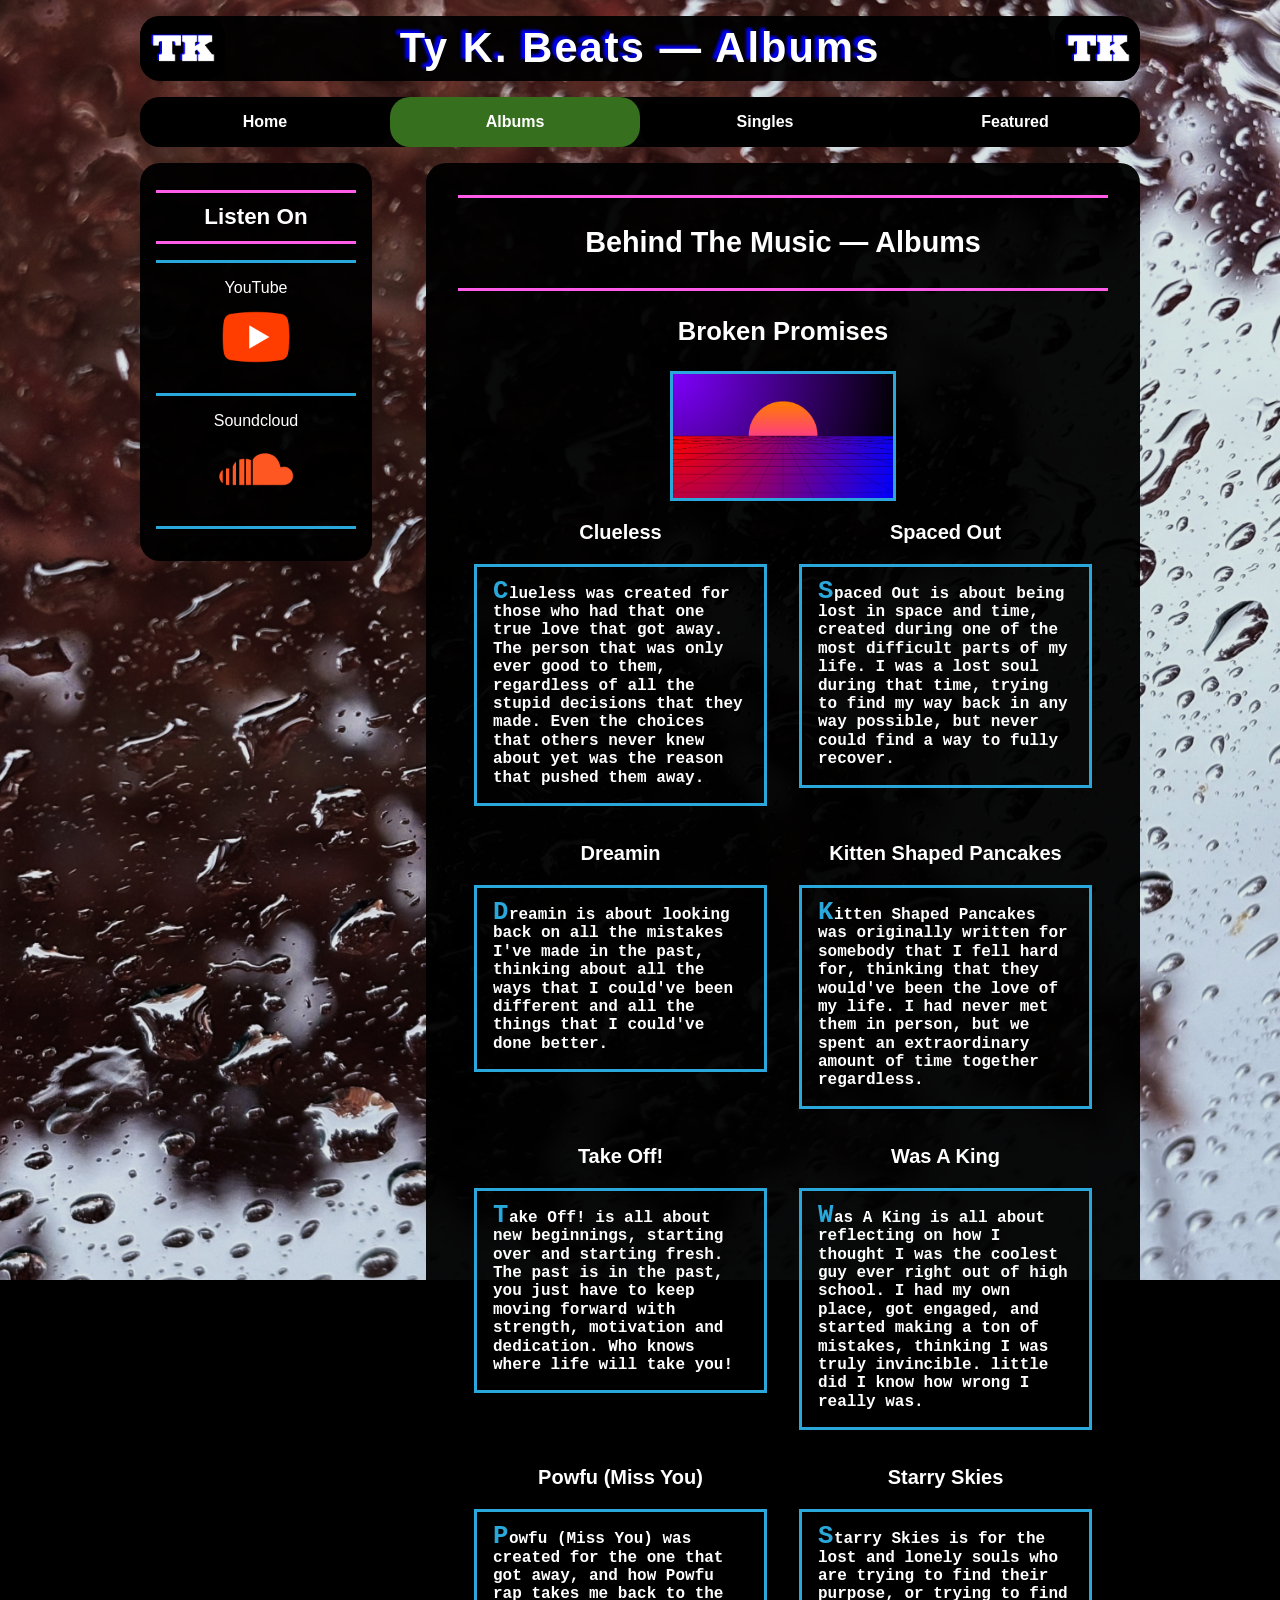
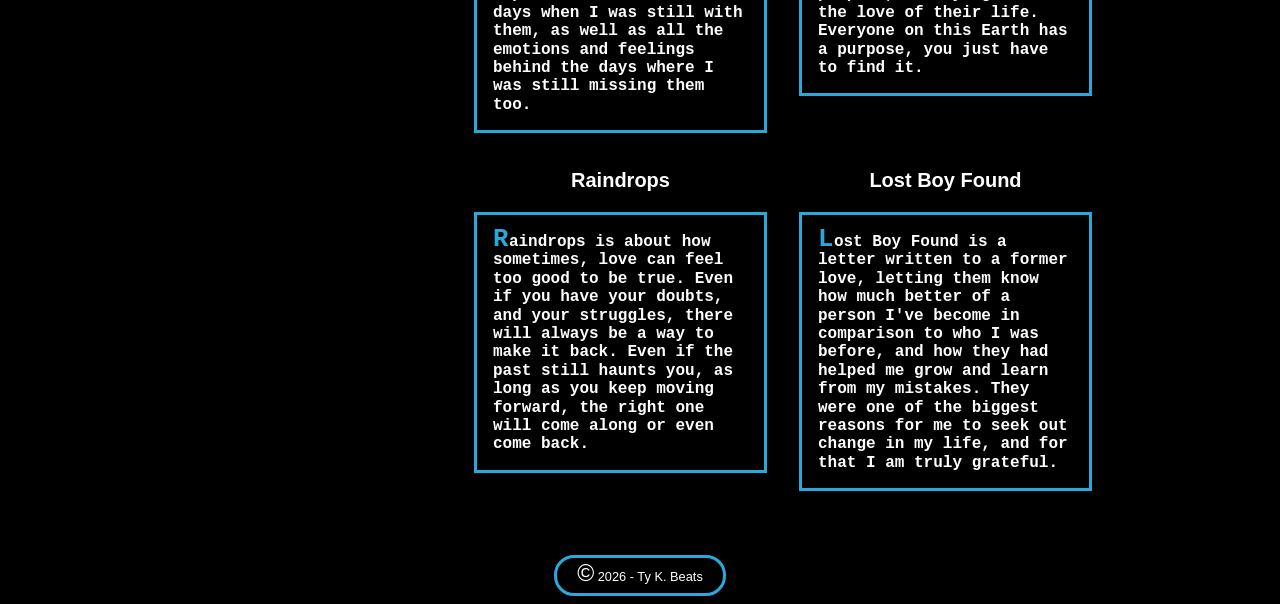
==== albums.html @ d0015843 "Initial commit via Netlify [skip ci]" ====
<!DOCTYPE html>
<html lang="en">
	<head>
		<!--
			Filename:			albums.html
			Supporting Files:	normalize.css
								main.css
			Author:				Tyson Koopman-Baker
			Date:				11/16/2025
		-->
		<title>Ty K. Beats &mdash; Albums</title>
		<meta charset="utf-8">
		<meta name="description" content="Explore the albums of Ty K. Beats, including Broken Promises. Read the stories behind every track.">
		<meta name="viewport" content="width=device-width, initial-scale=1.0">
		<link rel="shortcut icon" href="images/favicon.ico">
		<link rel="stylesheet" href="styles/normalize.css">
		<link rel="stylesheet" href="styles/main.css">
	</head>
	<body>
		<img id="logo_left" src="images/logo.jpg" alt="TK Logo"><img id="logo_right" src="images/logo.jpg" alt="TK Logo">
		<header>
			<h1>Ty K. Beats &mdash; Albums</h1>
		</header>
		<nav>
			<ul>
				<li><a href="index.html" title="Welcome to the Home Page!">Home</a></li>
				<li id="current"><a href="albums.html" title="Welcome to the Albums Page!" aria-current="page">Albums</a></li>
				<li><a href="singles.html" title="Welcome to the Singles Page!">Singles</a></li>
				<li><a href="featured.html" title="Welcome to the Featured Page!">Featured</a></li>
			</ul>
		</nav>
		<main id="music">
			<h2>Behind The Music &mdash; Albums</h2>
			<h3>Broken Promises</h3>
			<img src="images/bp_album_cover.jpg" alt="Broken Promises Album Cover">
			<section>
				<article>
					<h4>Clueless</h4>
					<p>Clueless was created for those who had that one true love that got away. The person that was only ever good to them, regardless of all the stupid decisions that they made. Even the choices that others never knew about yet was the reason that pushed them away.</p>
				</article>
				<article>
					<h4>Spaced Out</h4>
					<p>Spaced Out is about being lost in space and time, created during one of the most difficult parts of my life. I was a lost soul during that time, trying to find my way back in any way possible, but never could find a way to fully recover.</p>
				</article>
			</section>
			<section>
				<article>
					<h4>Dreamin</h4>
					<p>Dreamin is about looking back on all the mistakes I've made in the past, thinking about all the ways that I could've been different and all the things that I could've done better.</p>
				</article>
				<article>
					<h4>Kitten Shaped Pancakes</h4>
					<p>Kitten Shaped Pancakes was originally written for somebody that I fell hard for, thinking that they would've been the love of my life. I had never met them in person, but we spent an extraordinary amount of time together regardless.</p>
				</article>
			</section>
			<section>
				<article>
					<h4>Take Off!</h4>
					<p>Take Off! is all about new beginnings, starting over and starting fresh. The past is in the past, you just have to keep moving forward with strength, motivation and dedication. Who knows where life will take you!</p>
				</article>
				<article>
					<h4>Was A King</h4>
					<p>Was A King is all about reflecting on how I thought I was the coolest guy ever right out of high school. I had my own place, got engaged, and started making a ton of mistakes, thinking I was truly invincible. little did I know how wrong I really was.</p>
				</article>
			</section>
			<section>
				<article>
					<h4>Powfu (Miss You)</h4>
					<p>Powfu (Miss You) was created for the one that got away, and how Powfu rap takes me back to the days when I was still with them, as well as all the emotions and feelings behind the days where I was still missing them too.</p>
				</article>
				<article>
					<h4>Starry Skies</h4>
					<p>Starry Skies is for the lost and lonely souls who are trying to find their purpose, or trying to find the love of their life. Everyone on this Earth has a purpose, you just have to find it.</p>
				</article>
			</section>
			<section>
				<article>
					<h4>Raindrops</h4>
					<p>Raindrops is about how sometimes, love can feel too good to be true. Even if you have your doubts, and your struggles, there will always be a way to make it back. Even if the past still haunts you, as long as you keep moving forward, the right one will come along or even come back.</p>
				</article>
				<article>
					<h4>Lost Boy Found</h4>
					<p>Lost Boy Found is a letter written to a former love, letting them know how much better of a person I've become in comparison to who I was before, and how they had helped me grow and learn from my mistakes. They were one of the biggest reasons for me to seek out change in my life, and for that I am truly grateful.</p>
				</article>
			</section>
		</main>
		<aside>
			<h2>Listen On</h2>
			<ul>
				<li>YouTube<a href="https://www.youtube.com/@TyKBeats" title="Ty K. Beats on YouTube!"><img src="images/youtube_icon.png" alt="Ty K. Beats on YouTube!"></a></li>
				<li>Soundcloud<a href="https://soundcloud.com/tykbeats" title="Ty K. Beats on Soundcloud!"><img src="images/soundcloud_icon.png" alt="Ty K. Beats on Soundcloud!"></a></li>
			</ul>
		</aside>
		<footer>
			<p>&copy; 2026 - Ty K. Beats</p>
		</footer>
	</body>
</html>
---- styles/main.css ----
/*
		Ty K. Beats Home Page Stylesheet ( Final Term Project )
		Filename:			main.css
		Supporting Files:	index.html
							music.html
		Author:				Tyson Koopman-Baker
		Date:				11/16/2025
	*/
/* custom property */
:root {
	--global-color-white: #ffffff;
	--global-color-black: #000000;
	--global-color-sky-blue: #2aa8db;
	--global-color-blue: #0000FE;
	--global-color-pink: #ff5ce9;
	--global-color-tomato: #fe6139;
	--global-color-green: #36701e;
}
* {
	margin: 0;
	padding: 0;
}
html {
	background: var(--global-color-black) url("../images/tree.jpeg") no-repeat;
	background-attachment: fixed;
	background-size: 100%;
}
body {
	width: 90%;
	max-width: 1000px;
	margin: auto;
	font-family: Arial, Helvetica, sans-serif;
    font-size: 100%;
	color: var(--global-color-white);
	position: relative;
}
/* General anchor pseudo-classes */

a:link, a:visited {
	text-decoration: none;
	color: var(--global-color-white);
}
a:focus, a:hover {
	font-style: italic;
	font-size: 100%;
	color: var(--global-color-sky-blue);
}
/* Plain element selectors*/
h2, h3, h4 {
	text-align: center;
}
p {
	line-height: 115%;
}
p:first-letter {
	font-size: 180%;
}
img#logo_left {
	height: 4em;
	position: absolute;
	top: 0;
	left: 0;
	border-radius: 20px;
}
img#logo_right {
	height: 4em;
	position: absolute;
	top: 0;
	right: 0;
	border-radius: 20px;
}
/* Header elements */
header, nav, main, aside, footer {
	background-color: rgba(0, 0, 0, .955);
	border-radius: 20px;
}
header {
	margin: 1em 0;
}
header h1 {
	text-align: center;
	font-size: 260%;
	text-shadow: -4px -3px 3px var(--global-color-blue);
	letter-spacing: .05em;
	padding: .2em 0;
	margin: 0;
}
/* Nav bar elements */
nav {
	display: flow-root;
}
nav ul {
	list-style-type: none;
}
nav ul li {
	background-color: var(--global-color-black);
	border-radius: 20px;
	width: 25%;
	text-align: center;
	float: left;
	padding: 1em 0;
	font-weight: bold;
}
nav ul li#current {
	background-color: var(--global-color-green);
	border-radius: 20px;
}
/* Main elements */
main {
	width: 65%;
	float: left;
	margin: 1em 0;
	padding: 2em;
}
main h2 {
	padding: 1em 0;
	border-top: 3px solid var(--global-color-pink);
	border-bottom: 3px solid var(--global-color-pink);
	font-size: 180%;
}
main h3 {
	margin: 1em 0;
	font-size: 160%;
}
main img {
	float: left;
	display: block;
	margin: 0 1em 0 0;
	width: 60%;
	max-width: 220px;
	border: 3px solid var(--global-color-sky-blue);
}
main p {
	border-left: 3px solid var(--global-color-sky-blue);
	border-right: 3px solid var(--global-color-sky-blue);
	padding: .5em 1em;
	font-family: Courier New, Courier, monospace;
	font-weight: bold;
}
main p:first-letter {
	font-weight: bold;
	color: var(--global-color-sky-blue);
	letter-spacing: .02em;
}
main p:first-of-type {
	padding-top: 1em;
	border-top: 3px solid var(--global-color-sky-blue);
}
main p:last-of-type {
	padding-bottom: 1em;
	margin-bottom: 1em;
	border-bottom: 3px solid var(--global-color-sky-blue);
}
main h4 {
	margin: 1em;
	font-size: 125%;
}
main section {
	display: flex;
	justify-content: space-between;
}
main section article {
	 width: 50%
}
main iframe {
	display: block;
	margin: 1em auto;
	width: 60%;
	height: 8em;
	border: 3px solid var(--global-color-sky-blue);
}
main iframe#youtube {
	height: 12em;
}
main~aside ul {
	text-align: center;
	list-style-type: none;
	margin: 1em 0;
	position: relative;
}
main~aside ul li {
	padding: 1em 0;
	border-bottom: 3px solid var(--global-color-sky-blue);
}
main~aside ul li:first-of-type {
	border-top: 3px solid var(--global-color-sky-blue);
}
main~aside ul li img {
	margin: 0 auto;
	width: 40%;
	border: none;
}
/* Aside elements */
aside {
	float: right;
	width: 20%;
	padding: 1em;
	margin-top: 1em;
	position: sticky;
	top: 0;
}
aside h2 {
	font-size: 140%;
	margin: .5em 0;
	padding: .5em 0;
	border-top: 3px solid var(--global-color-pink);
	border-bottom: 3px solid var(--global-color-pink);
}
aside h3 {
	font-size: 120%;
	margin: .5em 0;
	padding: .5em 0;
}
aside img {
	display: block;
	margin: 1em auto;
	width: 60%;
	max-width: 250px;
	border: 3px solid var(--global-color-sky-blue);
}
/* Music page main and aside elements */
main#music {
	float: right;
}
main#music img {
	border: 3px solid var(--global-color-sky-blue);
	float: none;
	margin: auto;
}
main#music section article img {
	margin: 1.5em auto;
}
main#music p {
	margin: 1em;
}
main#music p:first-letter {
	font-size: 160%;
}
main#music~aside {
	float: left;
}
main#music~aside h3 {
	margin: 0;
	padding: 1em 0;
	border-top: 3px solid var(--global-color-sky-blue);
}
main#music~aside h3:last-of-type {
	margin-bottom: .5em;
	border-bottom: 3px solid var(--global-color-sky-blue);
}
/* Footer elements */
footer {
	clear: both;
	margin: .5em auto;
	width: 15%;
	padding: .5em;
	border: 3px solid var(--global-color-sky-blue);
}
footer p {
	text-align: center;
	font-size: 80%;
}
/* Media queries */
@media only screen and (max-width: 930px) {
	footer { width: 20%; }
	main h4 { 	font-size: 110%; }
}
@media only screen and (max-width: 720px) {
	body, header, nav { font-size: 95%; }
	img#logo_left, img#logo_right { height: 3.75em; }
	main { float: none; width: 90%; padding: 5%}
	main h4 { 	font-size: 130%; }
	main img { width: 40%;}
	main section { display: block; }
	main section article { width: 100%; }
	main section article iframe { width: 60%; height: 12em; }
	aside { float: none; width: 90%; padding: 5%; position: static; display: flow-root; }
	aside div { width: 45%; margin: 0 2.5%; float: left; }
	main#music section { width: 80%; margin: auto; }
	main#music~aside ul, main#about~aside ul { width: 100%; margin: 0 auto; display: flow-root; }
	main#music~aside ul li, main#about~aside ul li { width: 50%; float: left; border: none; }
	main#music~aside ul li:first-of-type, main#about~aside ul li:first-of-type { border: none; }main#music~aside ul { width: 100%; margin: 0 auto; display: flow-root; }
}
@media only screen and (max-width: 670px) {
	footer { width: 25%; }
}
@media only screen and (max-width: 650px) {
	body, header, nav { font-size: 90%; }
	img#logo_left, img#logo_right { height: 3.55em; }
	main section article iframe { height: 11em; }
}
@media only screen and (max-width: 570px) {
	body, header, nav { font-size: 85%; }
	img#logo_left, img#logo_right { height: 3.5em; }
}
@media only screen and (max-width: 520px) {
	body, header, nav { font-size: 80%; }
	img#logo_left, img#logo_right { height: 3.3em; }
	main section article iframe { height: 10em; }
}
@media only screen and (max-width: 460px) {
	body, header, nav { font-size: 75%; }
	img#logo_left, img#logo_right { height: 3em; }
	main section article iframe { width: 75%; height: 11em; }
}
@media only screen and (max-width: 420px) {
	footer { width: 30%; }
}
@media only screen and (max-width: 400px) {
	body, header, nav { font-size: 70%; }
	img#logo_left, img#logo_right { height: 2.75em; }
	main section article iframe { width: 85%; height: 11em; }
}
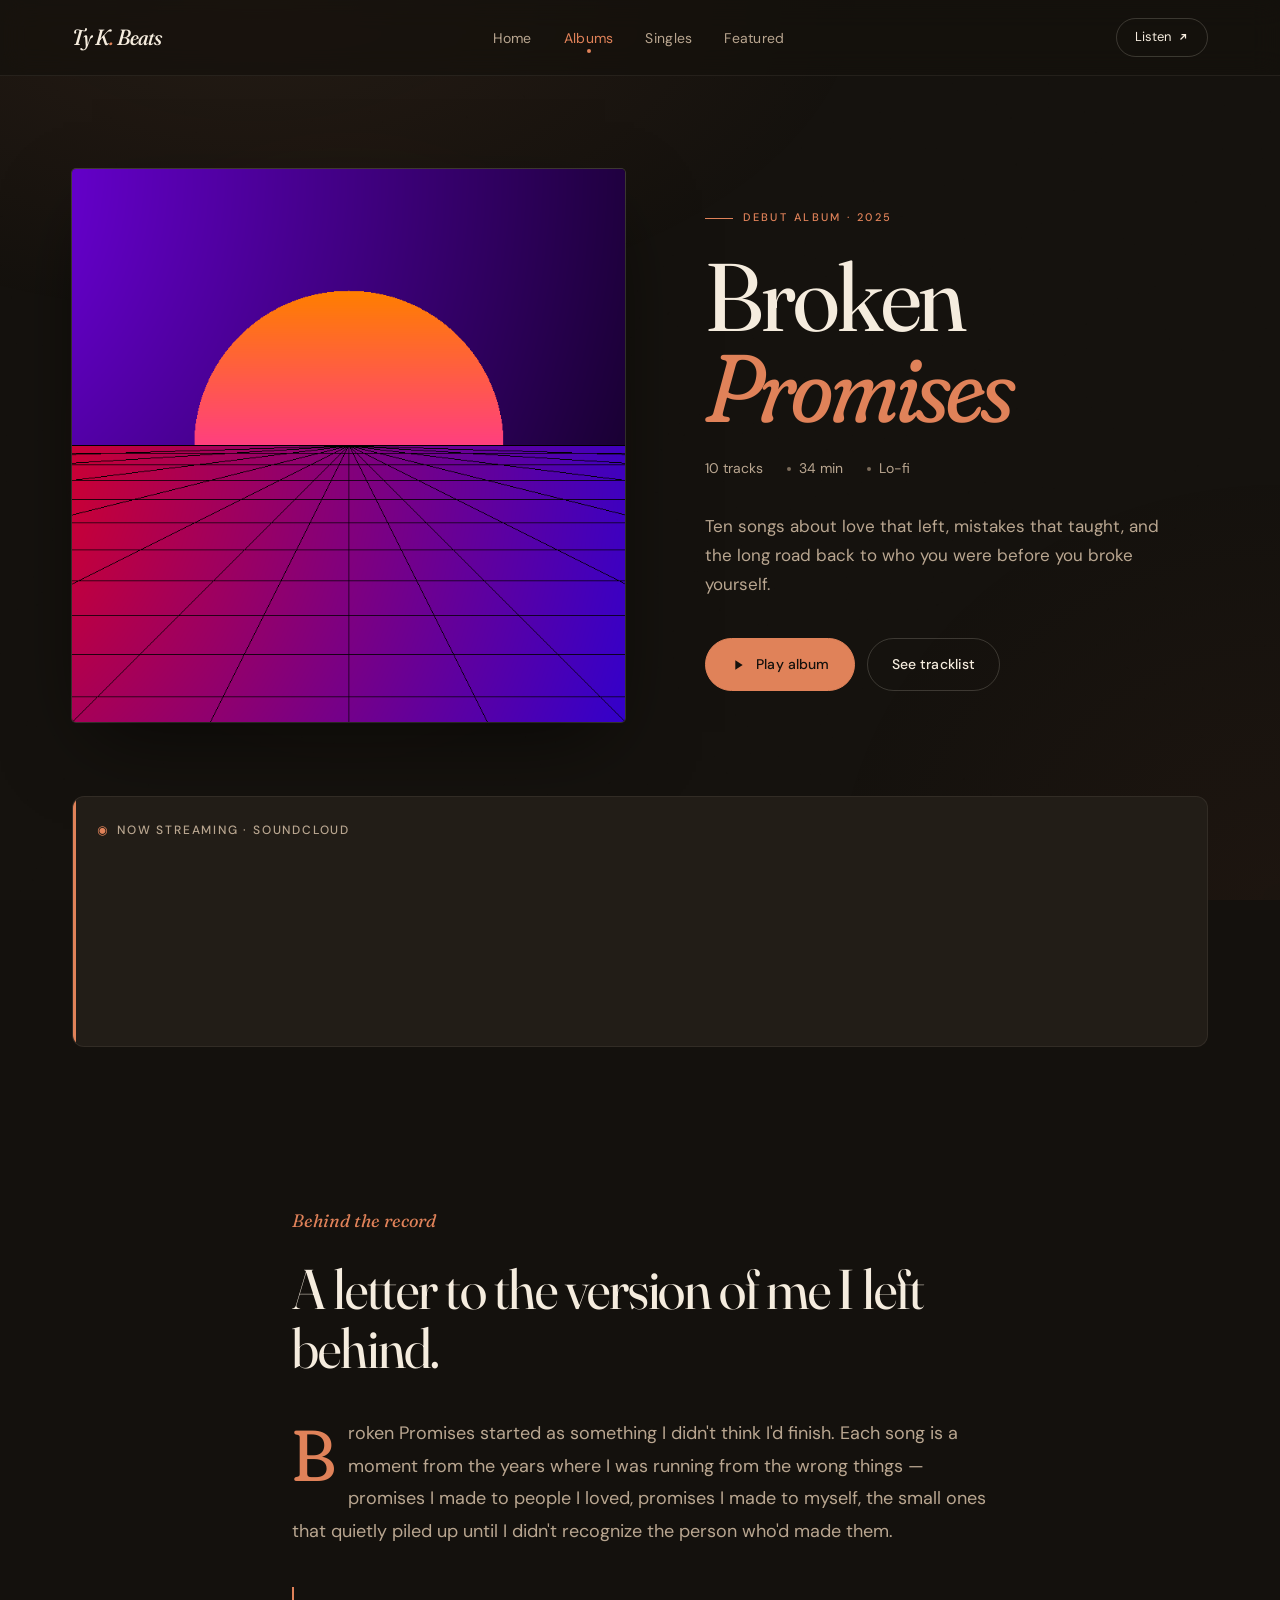
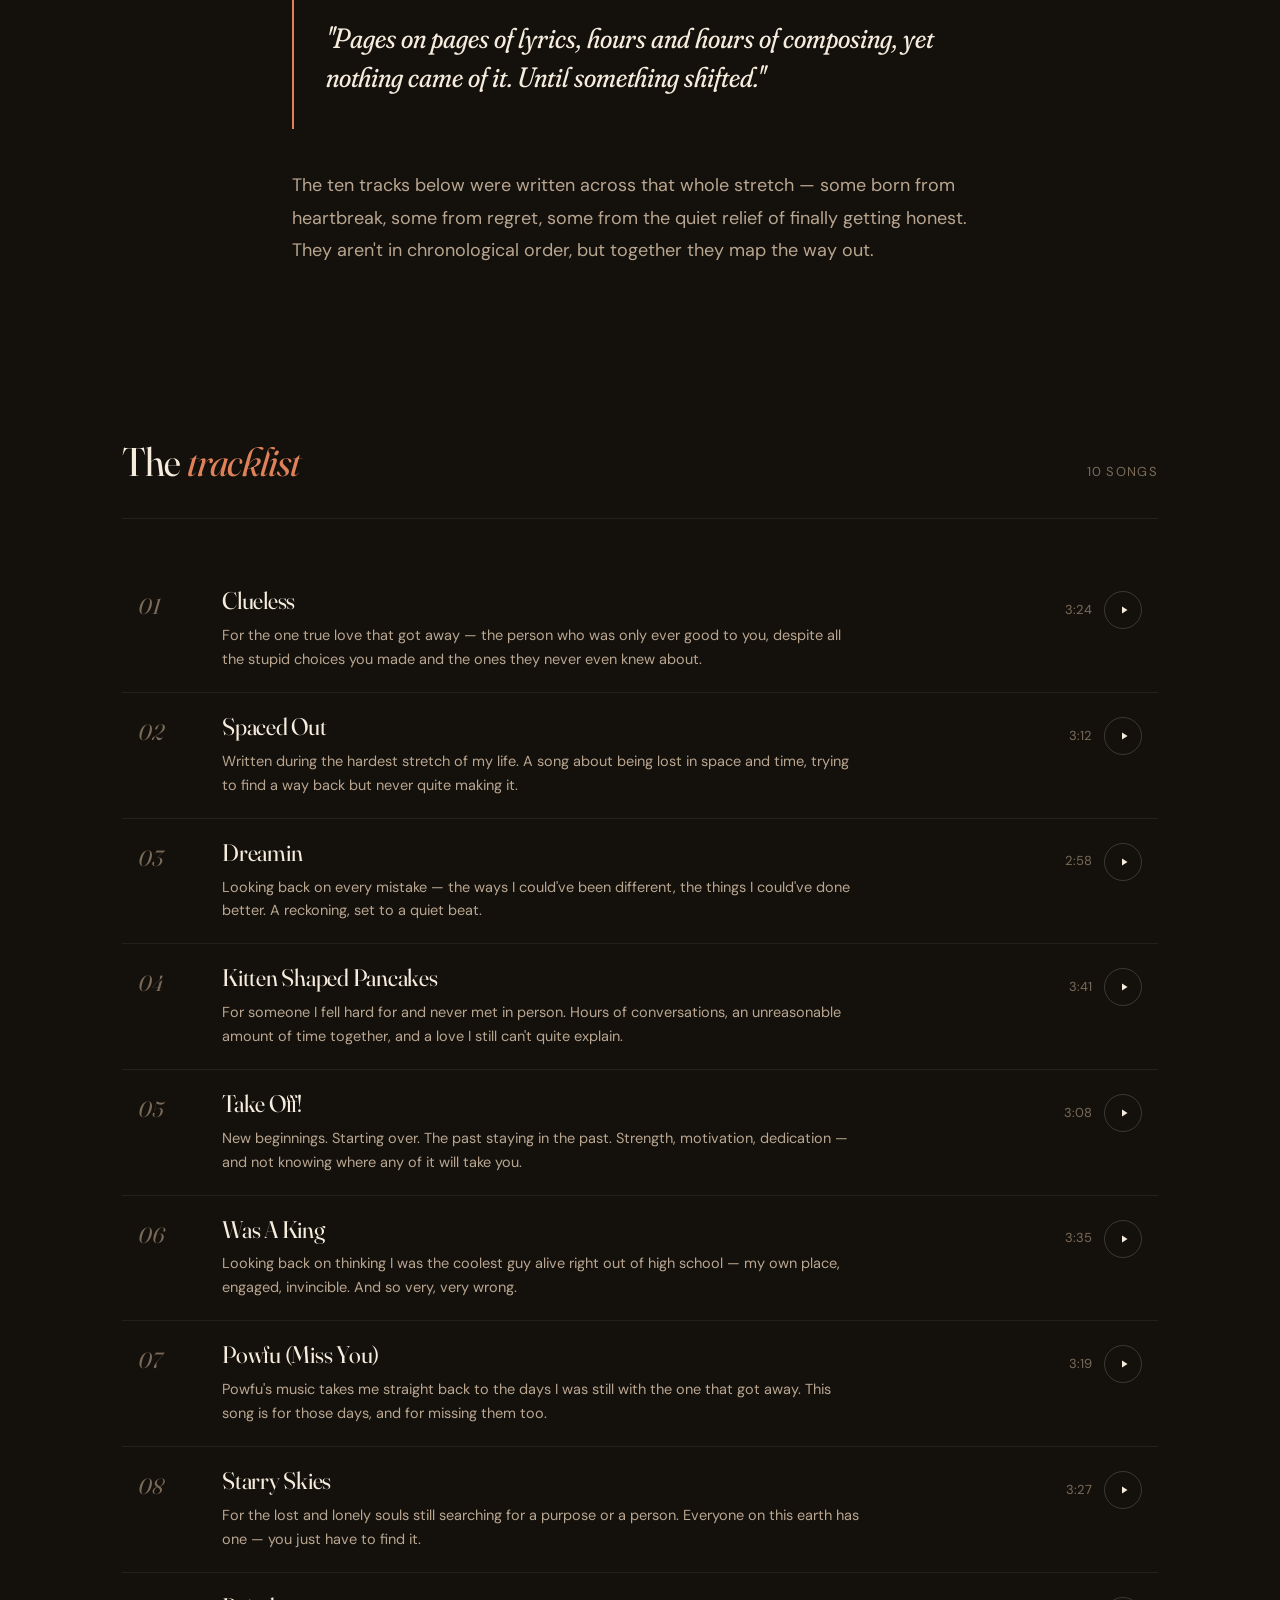
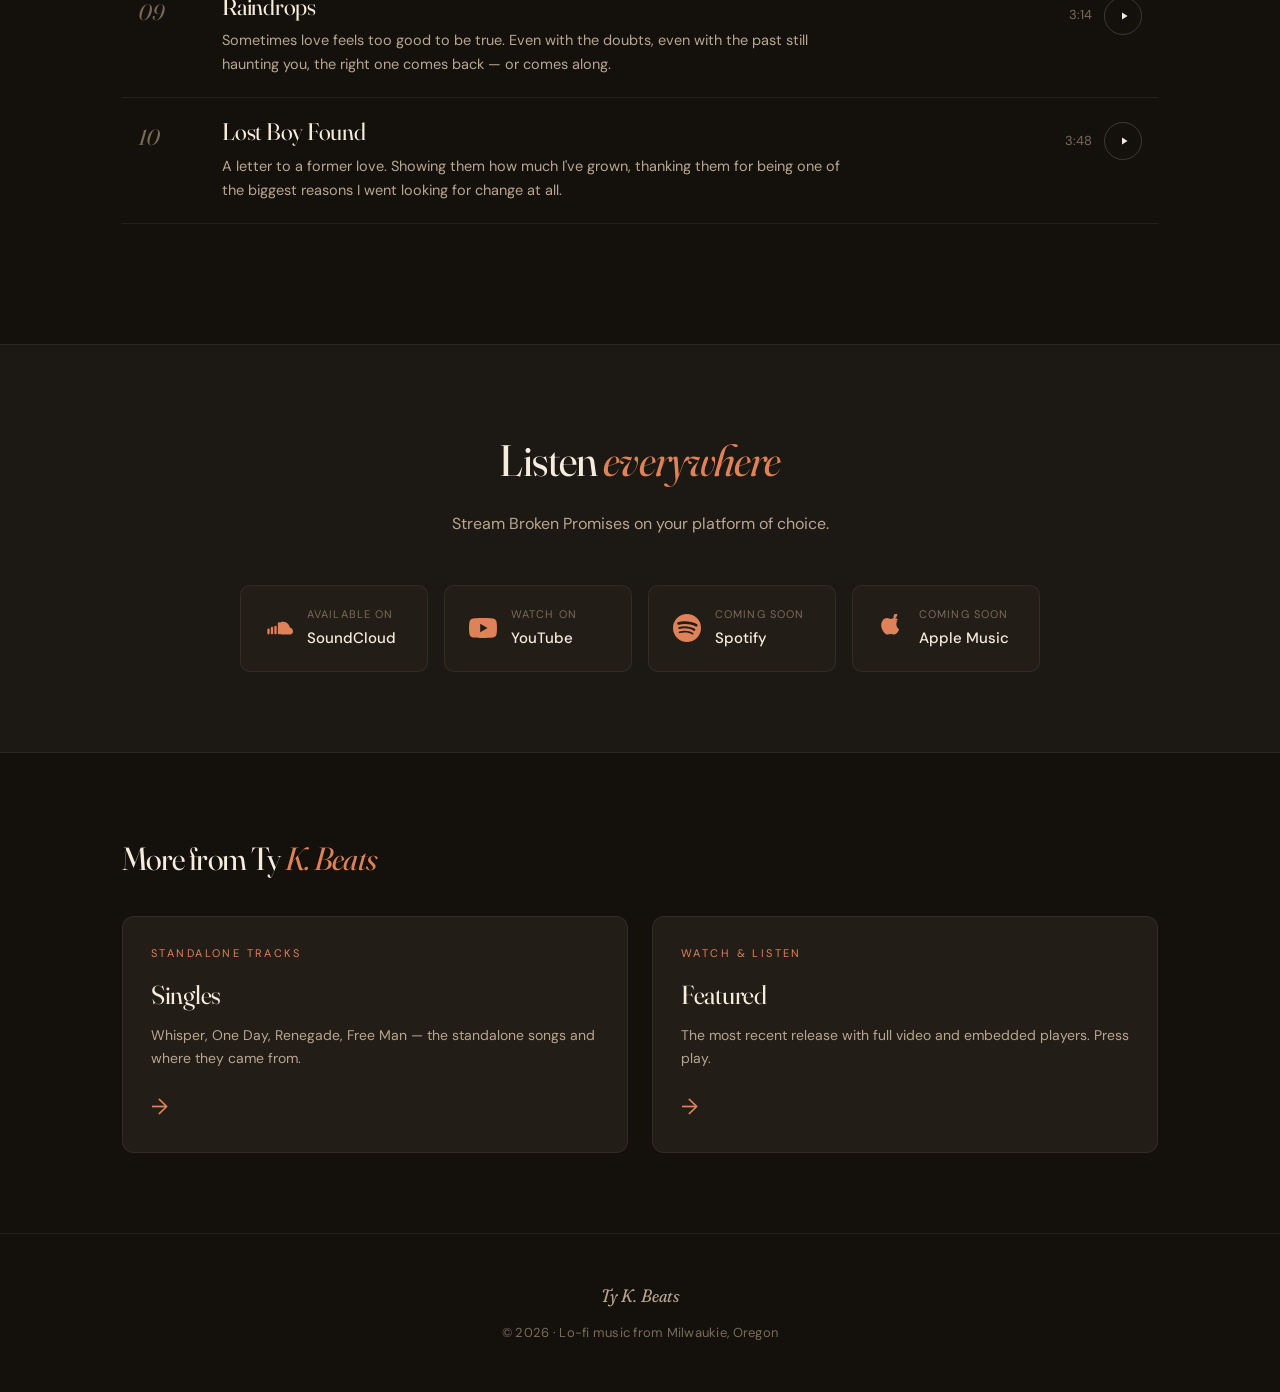
==== commit 2ef8fc5b: "Add files via upload" ====
--- a/albums.html
+++ b/albums.html
@@ -1,98 +1,287 @@
-<!DOCTYPE html>
-<html lang="en">
-	<head>
-		<!--
-			Filename:			albums.html
-			Supporting Files:	normalize.css
-								main.css
-			Author:				Tyson Koopman-Baker
-			Date:				11/16/2025
-		-->
-		<title>Ty K. Beats &mdash; Albums</title>
-		<meta charset="utf-8">
-		<meta name="description" content="Explore the albums of Ty K. Beats, including Broken Promises. Read the stories behind every track.">
-		<meta name="viewport" content="width=device-width, initial-scale=1.0">
-		<link rel="shortcut icon" href="images/favicon.ico">
-		<link rel="stylesheet" href="styles/normalize.css">
-		<link rel="stylesheet" href="styles/main.css">
-	</head>
-	<body>
-		<img id="logo_left" src="images/logo.jpg" alt="TK Logo"><img id="logo_right" src="images/logo.jpg" alt="TK Logo">
-		<header>
-			<h1>Ty K. Beats &mdash; Albums</h1>
-		</header>
-		<nav>
-			<ul>
-				<li><a href="index.html" title="Welcome to the Home Page!">Home</a></li>
-				<li id="current"><a href="albums.html" title="Welcome to the Albums Page!" aria-current="page">Albums</a></li>
-				<li><a href="singles.html" title="Welcome to the Singles Page!">Singles</a></li>
-				<li><a href="featured.html" title="Welcome to the Featured Page!">Featured</a></li>
-			</ul>
-		</nav>
-		<main id="music">
-			<h2>Behind The Music &mdash; Albums</h2>
-			<h3>Broken Promises</h3>
-			<img src="images/bp_album_cover.jpg" alt="Broken Promises Album Cover">
-			<section>
-				<article>
-					<h4>Clueless</h4>
-					<p>Clueless was created for those who had that one true love that got away. The person that was only ever good to them, regardless of all the stupid decisions that they made. Even the choices that others never knew about yet was the reason that pushed them away.</p>
-				</article>
-				<article>
-					<h4>Spaced Out</h4>
-					<p>Spaced Out is about being lost in space and time, created during one of the most difficult parts of my life. I was a lost soul during that time, trying to find my way back in any way possible, but never could find a way to fully recover.</p>
-				</article>
-			</section>
-			<section>
-				<article>
-					<h4>Dreamin</h4>
-					<p>Dreamin is about looking back on all the mistakes I've made in the past, thinking about all the ways that I could've been different and all the things that I could've done better.</p>
-				</article>
-				<article>
-					<h4>Kitten Shaped Pancakes</h4>
-					<p>Kitten Shaped Pancakes was originally written for somebody that I fell hard for, thinking that they would've been the love of my life. I had never met them in person, but we spent an extraordinary amount of time together regardless.</p>
-				</article>
-			</section>
-			<section>
-				<article>
-					<h4>Take Off!</h4>
-					<p>Take Off! is all about new beginnings, starting over and starting fresh. The past is in the past, you just have to keep moving forward with strength, motivation and dedication. Who knows where life will take you!</p>
-				</article>
-				<article>
-					<h4>Was A King</h4>
-					<p>Was A King is all about reflecting on how I thought I was the coolest guy ever right out of high school. I had my own place, got engaged, and started making a ton of mistakes, thinking I was truly invincible. little did I know how wrong I really was.</p>
-				</article>
-			</section>
-			<section>
-				<article>
-					<h4>Powfu (Miss You)</h4>
-					<p>Powfu (Miss You) was created for the one that got away, and how Powfu rap takes me back to the days when I was still with them, as well as all the emotions and feelings behind the days where I was still missing them too.</p>
-				</article>
-				<article>
-					<h4>Starry Skies</h4>
-					<p>Starry Skies is for the lost and lonely souls who are trying to find their purpose, or trying to find the love of their life. Everyone on this Earth has a purpose, you just have to find it.</p>
-				</article>
-			</section>
-			<section>
-				<article>
-					<h4>Raindrops</h4>
-					<p>Raindrops is about how sometimes, love can feel too good to be true. Even if you have your doubts, and your struggles, there will always be a way to make it back. Even if the past still haunts you, as long as you keep moving forward, the right one will come along or even come back.</p>
-				</article>
-				<article>
-					<h4>Lost Boy Found</h4>
-					<p>Lost Boy Found is a letter written to a former love, letting them know how much better of a person I've become in comparison to who I was before, and how they had helped me grow and learn from my mistakes. They were one of the biggest reasons for me to seek out change in my life, and for that I am truly grateful.</p>
-				</article>
-			</section>
-		</main>
-		<aside>
-			<h2>Listen On</h2>
-			<ul>
-				<li>YouTube<a href="https://www.youtube.com/@TyKBeats" title="Ty K. Beats on YouTube!"><img src="images/youtube_icon.png" alt="Ty K. Beats on YouTube!"></a></li>
-				<li>Soundcloud<a href="https://soundcloud.com/tykbeats" title="Ty K. Beats on Soundcloud!"><img src="images/soundcloud_icon.png" alt="Ty K. Beats on Soundcloud!"></a></li>
-			</ul>
-		</aside>
-		<footer>
-			<p>&copy; 2026 - Ty K. Beats</p>
-		</footer>
-	</body>
-</html>+<!DOCTYPE html>
+<html lang="en">
+<head>
+<meta charset="UTF-8">
+<meta name="viewport" content="width=device-width, initial-scale=1.0">
+<meta name="description" content="Broken Promises — the debut album by Ty K. Beats. Ten tracks of lo-fi songwriting from Milwaukie, Oregon.">
+<title>Ty K. Beats — Albums</title>
+
+<link rel="preconnect" href="https://fonts.googleapis.com">
+<link rel="preconnect" href="https://fonts.gstatic.com" crossorigin>
+<link href="https://fonts.googleapis.com/css2?family=Fraunces:ital,opsz,wght,SOFT@0,9..144,300..900,0..100;1,9..144,300..900,0..100&family=DM+Sans:opsz,wght@9..40,300..700&display=swap" rel="stylesheet">
+<link rel="stylesheet" href="styles.css">
+</head>
+<body>
+
+<header>
+  <nav class="nav">
+    <a href="index.html" class="logo">Ty K<span>.</span> Beats</a>
+    <ul class="nav-links">
+      <li><a href="index.html">Home</a></li>
+      <li><a href="albums.html" class="active">Albums</a></li>
+      <li><a href="singles.html">Singles</a></li>
+      <li><a href="featured.html">Featured</a></li>
+    </ul>
+    <a href="https://soundcloud.com/tykbeats" class="nav-cta" target="_blank" rel="noopener">
+      Listen
+      <svg width="12" height="12" viewBox="0 0 24 24" fill="none" stroke="currentColor" stroke-width="2.5"><path d="M7 17L17 7M9 7h8v8"/></svg>
+    </a>
+  </nav>
+</header>
+
+<main>
+
+  <!-- HERO -->
+  <section class="hero">
+    <div class="hero-art">
+      <img src="images/bp_album_cover.jpg" alt="Broken Promises album cover">
+    </div>
+    <div class="hero-info">
+      <div class="eyebrow">Debut album · 2025</div>
+      <h1>Broken<br><em>Promises</em></h1>
+      <div class="hero-meta">
+        <span>10 tracks</span>
+        <span>34 min</span>
+        <span>Lo-fi</span>
+      </div>
+      <p class="hero-desc">
+        Ten songs about love that left, mistakes that taught, and the long road back to who you were before you broke yourself.
+      </p>
+      <div class="cta-row">
+        <a class="btn btn-primary" href="https://soundcloud.com/tykbeats" target="_blank" rel="noopener">
+          <svg viewBox="0 0 24 24" fill="currentColor"><path d="M8 5v14l11-7z"/></svg>
+          Play album
+        </a>
+        <a class="btn" href="#tracks">See tracklist</a>
+      </div>
+    </div>
+  </section>
+
+  <!-- EMBED PLAYER -->
+  <section class="player-section">
+    <div class="player-wrap">
+      <div class="player-label">
+        <span class="player-label-text">Now streaming · SoundCloud</span>
+      </div>
+      <iframe height="166" allow="autoplay" src="https://w.soundcloud.com/player/?url=https%3A//soundcloud.com/tykbeats&color=%23e08259&inverse=true&auto_play=false&show_user=true"></iframe>
+    </div>
+  </section>
+
+  <!-- STORY -->
+  <section class="story">
+    <div class="story-eyebrow">Behind the record</div>
+    <h2>A letter to the version of me I left behind.</h2>
+    <p class="lead">
+      Broken Promises started as something I didn't think I'd finish. Each song is a moment from the years where I was running from the wrong things — promises I made to people I loved, promises I made to myself, the small ones that quietly piled up until I didn't recognize the person who'd made them.
+    </p>
+    <div class="pullquote">
+      "Pages on pages of lyrics, hours and hours of composing, yet nothing came of it. Until something shifted."
+    </div>
+    <p>
+      The ten tracks below were written across that whole stretch — some born from heartbreak, some from regret, some from the quiet relief of finally getting honest. They aren't in chronological order, but together they map the way out.
+    </p>
+  </section>
+
+  <!-- TRACKS -->
+  <section class="tracks-section" id="tracks">
+    <div class="section-header">
+      <h2>The <em>tracklist</em></h2>
+      <span class="meta">10 songs</span>
+    </div>
+
+    <div class="tracks">
+
+      <a class="track" href="https://soundcloud.com/tykbeats" target="_blank" rel="noopener">
+        <div class="track-num">01</div>
+        <div class="track-body">
+          <h3 class="track-title">Clueless</h3>
+          <p class="track-desc">For the one true love that got away — the person who was only ever good to you, despite all the stupid choices you made and the ones they never even knew about.</p>
+        </div>
+        <div class="track-play">
+          <span class="track-duration">3:24</span>
+          <span class="play-btn"><svg viewBox="0 0 24 24" fill="currentColor"><path d="M8 5v14l11-7z"/></svg></span>
+        </div>
+      </a>
+
+      <a class="track" href="https://soundcloud.com/tykbeats" target="_blank" rel="noopener">
+        <div class="track-num">02</div>
+        <div class="track-body">
+          <h3 class="track-title">Spaced Out</h3>
+          <p class="track-desc">Written during the hardest stretch of my life. A song about being lost in space and time, trying to find a way back but never quite making it.</p>
+        </div>
+        <div class="track-play">
+          <span class="track-duration">3:12</span>
+          <span class="play-btn"><svg viewBox="0 0 24 24" fill="currentColor"><path d="M8 5v14l11-7z"/></svg></span>
+        </div>
+      </a>
+
+      <a class="track" href="https://soundcloud.com/tykbeats" target="_blank" rel="noopener">
+        <div class="track-num">03</div>
+        <div class="track-body">
+          <h3 class="track-title">Dreamin</h3>
+          <p class="track-desc">Looking back on every mistake — the ways I could've been different, the things I could've done better. A reckoning, set to a quiet beat.</p>
+        </div>
+        <div class="track-play">
+          <span class="track-duration">2:58</span>
+          <span class="play-btn"><svg viewBox="0 0 24 24" fill="currentColor"><path d="M8 5v14l11-7z"/></svg></span>
+        </div>
+      </a>
+
+      <a class="track" href="https://soundcloud.com/tykbeats" target="_blank" rel="noopener">
+        <div class="track-num">04</div>
+        <div class="track-body">
+          <h3 class="track-title">Kitten Shaped Pancakes</h3>
+          <p class="track-desc">For someone I fell hard for and never met in person. Hours of conversations, an unreasonable amount of time together, and a love I still can't quite explain.</p>
+        </div>
+        <div class="track-play">
+          <span class="track-duration">3:41</span>
+          <span class="play-btn"><svg viewBox="0 0 24 24" fill="currentColor"><path d="M8 5v14l11-7z"/></svg></span>
+        </div>
+      </a>
+
+      <a class="track" href="https://soundcloud.com/tykbeats" target="_blank" rel="noopener">
+        <div class="track-num">05</div>
+        <div class="track-body">
+          <h3 class="track-title">Take Off!</h3>
+          <p class="track-desc">New beginnings. Starting over. The past staying in the past. Strength, motivation, dedication — and not knowing where any of it will take you.</p>
+        </div>
+        <div class="track-play">
+          <span class="track-duration">3:08</span>
+          <span class="play-btn"><svg viewBox="0 0 24 24" fill="currentColor"><path d="M8 5v14l11-7z"/></svg></span>
+        </div>
+      </a>
+
+      <a class="track" href="https://soundcloud.com/tykbeats" target="_blank" rel="noopener">
+        <div class="track-num">06</div>
+        <div class="track-body">
+          <h3 class="track-title">Was A King</h3>
+          <p class="track-desc">Looking back on thinking I was the coolest guy alive right out of high school — my own place, engaged, invincible. And so very, very wrong.</p>
+        </div>
+        <div class="track-play">
+          <span class="track-duration">3:35</span>
+          <span class="play-btn"><svg viewBox="0 0 24 24" fill="currentColor"><path d="M8 5v14l11-7z"/></svg></span>
+        </div>
+      </a>
+
+      <a class="track" href="https://soundcloud.com/tykbeats" target="_blank" rel="noopener">
+        <div class="track-num">07</div>
+        <div class="track-body">
+          <h3 class="track-title">Powfu (Miss You)</h3>
+          <p class="track-desc">Powfu's music takes me straight back to the days I was still with the one that got away. This song is for those days, and for missing them too.</p>
+        </div>
+        <div class="track-play">
+          <span class="track-duration">3:19</span>
+          <span class="play-btn"><svg viewBox="0 0 24 24" fill="currentColor"><path d="M8 5v14l11-7z"/></svg></span>
+        </div>
+      </a>
+
+      <a class="track" href="https://soundcloud.com/tykbeats" target="_blank" rel="noopener">
+        <div class="track-num">08</div>
+        <div class="track-body">
+          <h3 class="track-title">Starry Skies</h3>
+          <p class="track-desc">For the lost and lonely souls still searching for a purpose or a person. Everyone on this earth has one — you just have to find it.</p>
+        </div>
+        <div class="track-play">
+          <span class="track-duration">3:27</span>
+          <span class="play-btn"><svg viewBox="0 0 24 24" fill="currentColor"><path d="M8 5v14l11-7z"/></svg></span>
+        </div>
+      </a>
+
+      <a class="track" href="https://soundcloud.com/tykbeats" target="_blank" rel="noopener">
+        <div class="track-num">09</div>
+        <div class="track-body">
+          <h3 class="track-title">Raindrops</h3>
+          <p class="track-desc">Sometimes love feels too good to be true. Even with the doubts, even with the past still haunting you, the right one comes back — or comes along.</p>
+        </div>
+        <div class="track-play">
+          <span class="track-duration">3:14</span>
+          <span class="play-btn"><svg viewBox="0 0 24 24" fill="currentColor"><path d="M8 5v14l11-7z"/></svg></span>
+        </div>
+      </a>
+
+      <a class="track" href="https://soundcloud.com/tykbeats" target="_blank" rel="noopener">
+        <div class="track-num">10</div>
+        <div class="track-body">
+          <h3 class="track-title">Lost Boy Found</h3>
+          <p class="track-desc">A letter to a former love. Showing them how much I've grown, thanking them for being one of the biggest reasons I went looking for change at all.</p>
+        </div>
+        <div class="track-play">
+          <span class="track-duration">3:48</span>
+          <span class="play-btn"><svg viewBox="0 0 24 24" fill="currentColor"><path d="M8 5v14l11-7z"/></svg></span>
+        </div>
+      </a>
+
+    </div>
+  </section>
+
+  <!-- LISTEN ON -->
+  <section class="listen">
+    <div class="listen-inner">
+      <h2>Listen <em>everywhere</em></h2>
+      <p class="listen-sub">Stream Broken Promises on your platform of choice.</p>
+      <div class="platforms">
+
+        <a class="platform" href="https://soundcloud.com/tykbeats" target="_blank" rel="noopener" aria-label="Listen on SoundCloud">
+          <svg class="platform-icon" viewBox="0 0 24 24" fill="currentColor"><path d="M2 13.5c0-.55.45-1 1-1s1 .45 1 1v3c0 .55-.45 1-1 1s-1-.45-1-1zm3-1.5c0-.55.45-1 1-1s1 .45 1 1v4.5c0 .55-.45 1-1 1s-1-.45-1-1zm3-1c0-.55.45-1 1-1s1 .45 1 1v5.5c0 .55-.45 1-1 1s-1-.45-1-1zm3-3c0-.55.45-1 1-1s1 .45 1 1v8.5c0 .55-.45 1-1 1s-1-.45-1-1zm10.5 9.5h-7.5c-.83 0-1.5-.67-1.5-1.5v-7.59c0-.62.38-1.18.96-1.4 1.43-.55 3.04-.51 4.46.14 1.77.82 3.08 2.55 3.34 4.47 1.61.27 2.74 1.66 2.74 3.38 0 1.38-1.12 2.5-2.5 2.5z"/></svg>
+          <div class="platform-text">
+            <small>Available on</small>
+            <strong>SoundCloud</strong>
+          </div>
+        </a>
+
+        <a class="platform" href="https://www.youtube.com/@TyKBeats" target="_blank" rel="noopener" aria-label="Listen on YouTube">
+          <svg class="platform-icon" viewBox="0 0 24 24" fill="currentColor"><path d="M23.5 6.2a3 3 0 0 0-2.1-2.1C19.5 3.5 12 3.5 12 3.5s-7.5 0-9.4.6A3 3 0 0 0 .5 6.2 31.5 31.5 0 0 0 0 12a31.5 31.5 0 0 0 .5 5.8 3 3 0 0 0 2.1 2.1C4.5 20.5 12 20.5 12 20.5s7.5 0 9.4-.6a3 3 0 0 0 2.1-2.1c.4-1.9.5-3.8.5-5.8s-.1-3.9-.5-5.8zM9.6 15.6V8.4l6.3 3.6-6.3 3.6z"/></svg>
+          <div class="platform-text">
+            <small>Watch on</small>
+            <strong>YouTube</strong>
+          </div>
+        </a>
+
+        <a class="platform" href="#" aria-label="Listen on Spotify">
+          <svg class="platform-icon" viewBox="0 0 24 24" fill="currentColor"><path d="M12 0a12 12 0 1 0 0 24 12 12 0 0 0 0-24zm5.5 17.3a.75.75 0 0 1-1 .25c-2.85-1.75-6.45-2.15-10.65-1.2a.75.75 0 1 1-.35-1.45c4.6-1.05 8.55-.6 11.75 1.35.4.2.5.7.25 1.05zm1.5-3.3a.95.95 0 0 1-1.3.3c-3.25-2-8.2-2.55-12.05-1.4a.95.95 0 0 1-.55-1.8c4.4-1.3 9.85-.7 13.6 1.6.45.25.6.85.3 1.3zm.15-3.4c-3.9-2.3-10.35-2.5-14.05-1.4a1.15 1.15 0 1 1-.65-2.2c4.25-1.3 11.4-1 15.9 1.65a1.15 1.15 0 1 1-1.2 1.95z"/></svg>
+          <div class="platform-text">
+            <small>Coming soon</small>
+            <strong>Spotify</strong>
+          </div>
+        </a>
+
+        <a class="platform" href="#" aria-label="Listen on Apple Music">
+          <svg class="platform-icon" viewBox="0 0 24 24" fill="currentColor"><path d="M17.7 5.5a4.7 4.7 0 0 0-1.1 3.2c0 2.05 1.25 3.7 2.4 4.4-.7 2-2.45 4.55-4.5 4.55-.9 0-1.55-.55-2.7-.55-1.15 0-1.9.55-2.85.55-2.05 0-4.3-3.05-5.05-6.05-.45-1.85-.45-3.65.55-5.4.95-1.65 2.6-2.7 4.3-2.7 1.1 0 2.1.7 2.85.7.7 0 1.95-.75 3.4-.75.5 0 2.05.05 3 1.5 0 0-1.7.5-2.3.55zm-3.55-3a4.05 4.05 0 0 1 1-2.5C16.05 0 17.05 0 17.4 0c.05.4 0 1.45-.65 2.4-.65 1-1.6 1.55-2.55 1.5-.05-.35 0-.85.1-1.4z"/></svg>
+          <div class="platform-text">
+            <small>Coming soon</small>
+            <strong>Apple Music</strong>
+          </div>
+        </a>
+
+      </div>
+    </div>
+  </section>
+
+  <!-- NEXT UP -->
+  <section class="next-up">
+    <h2>More from Ty <em>K. Beats</em></h2>
+    <div class="next-grid">
+      <a class="next-card" href="singles.html">
+        <div class="next-card-eyebrow">Standalone tracks</div>
+        <h3>Singles</h3>
+        <p>Whisper, One Day, Renegade, Free Man — the standalone songs and where they came from.</p>
+        <span class="next-card-arrow">→</span>
+      </a>
+      <a class="next-card" href="featured.html">
+        <div class="next-card-eyebrow">Watch &amp; listen</div>
+        <h3>Featured</h3>
+        <p>The most recent release with full video and embedded players. Press play.</p>
+        <span class="next-card-arrow">→</span>
+      </a>
+    </div>
+  </section>
+
+</main>
+
+<footer>
+  <div class="footer-mark">Ty K. Beats</div>
+  <div>© 2026 · Lo-fi music from Milwaukie, Oregon</div>
+</footer>
+
+</body>
+</html>
--- a/styles.css
+++ b/styles.css
@@ -0,0 +1,1030 @@
+/* ===========================================================
+   Ty K. Beats — shared stylesheet
+   All four pages reference this file.
+   =========================================================== */
+
+:root {
+  --bg: #14110d;
+  --bg-elev: #1c1813;
+  --bg-card: #221d17;
+  --bg-card-hover: #2a241d;
+  --text: #f5ecde;
+  --text-mute: #b9a690;
+  --text-dim: #7a6b59;
+  --accent: #e08259;
+  --accent-bright: #f3a37d;
+  --accent-soft: rgba(224, 130, 89, 0.10);
+  --border: rgba(245, 236, 222, 0.07);
+  --border-hover: rgba(245, 236, 222, 0.18);
+  --serif: 'Fraunces', Georgia, serif;
+  --sans: 'DM Sans', system-ui, sans-serif;
+}
+
+* { box-sizing: border-box; margin: 0; padding: 0; }
+
+html { scroll-behavior: smooth; -webkit-font-smoothing: antialiased; -moz-osx-font-smoothing: grayscale; }
+
+body {
+  font-family: var(--sans);
+  background: var(--bg);
+  color: var(--text);
+  line-height: 1.6;
+  font-weight: 400;
+  overflow-x: hidden;
+}
+
+/* warm vignette atmosphere */
+body::before {
+  content: '';
+  position: fixed;
+  inset: 0;
+  background:
+    radial-gradient(ellipse 80% 60% at 20% 0%, rgba(224, 130, 89, 0.08), transparent 60%),
+    radial-gradient(ellipse 60% 80% at 100% 100%, rgba(180, 80, 50, 0.05), transparent 60%);
+  pointer-events: none;
+  z-index: 0;
+}
+
+/* film grain overlay */
+body::after {
+  content: '';
+  position: fixed;
+  inset: 0;
+  background-image: url("data:image/svg+xml,%3Csvg viewBox='0 0 200 200' xmlns='http://www.w3.org/2000/svg'%3E%3Cfilter id='n'%3E%3CfeTurbulence type='fractalNoise' baseFrequency='0.85' numOctaves='3' stitchTiles='stitch'/%3E%3CfeColorMatrix values='0 0 0 0 1 0 0 0 0 1 0 0 0 0 1 0 0 0 0.06 0'/%3E%3C/filter%3E%3Crect width='100%25' height='100%25' filter='url(%23n)'/%3E%3C/svg%3E");
+  opacity: 0.4;
+  pointer-events: none;
+  z-index: 1;
+  mix-blend-mode: overlay;
+}
+
+main, header, footer { position: relative; z-index: 2; }
+
+a { color: inherit; }
+
+img { display: block; max-width: 100%; }
+
+/* ===========================================================
+   Navigation (shared across all pages)
+   =========================================================== */
+header {
+  position: sticky;
+  top: 0;
+  z-index: 50;
+  backdrop-filter: blur(14px) saturate(140%);
+  -webkit-backdrop-filter: blur(14px) saturate(140%);
+  background: rgba(20, 17, 13, 0.72);
+  border-bottom: 1px solid var(--border);
+}
+
+.nav {
+  max-width: 1200px;
+  margin: 0 auto;
+  padding: 18px 32px;
+  display: flex;
+  align-items: center;
+  justify-content: space-between;
+  gap: 24px;
+}
+
+.logo {
+  font-family: var(--serif);
+  font-weight: 500;
+  font-size: 22px;
+  font-style: italic;
+  font-variation-settings: 'opsz' 144, 'SOFT' 50;
+  letter-spacing: -0.02em;
+  color: var(--text);
+  text-decoration: none;
+}
+
+.logo span { color: var(--accent); }
+
+.nav-links {
+  display: flex;
+  gap: 32px;
+  list-style: none;
+}
+
+.nav-links a {
+  color: var(--text-mute);
+  text-decoration: none;
+  font-size: 14px;
+  font-weight: 400;
+  letter-spacing: 0.02em;
+  transition: color 0.2s ease;
+  position: relative;
+}
+
+.nav-links a:hover { color: var(--text); }
+
+.nav-links a.active { color: var(--accent); }
+
+.nav-links a.active::after {
+  content: '';
+  position: absolute;
+  bottom: -6px;
+  left: 50%;
+  transform: translateX(-50%);
+  width: 4px;
+  height: 4px;
+  border-radius: 50%;
+  background: var(--accent);
+}
+
+.nav-cta {
+  font-size: 13px;
+  color: var(--text);
+  text-decoration: none;
+  padding: 8px 18px;
+  border: 1px solid var(--border-hover);
+  border-radius: 999px;
+  transition: all 0.2s ease;
+  display: inline-flex;
+  align-items: center;
+  gap: 6px;
+}
+
+.nav-cta:hover {
+  background: var(--accent);
+  border-color: var(--accent);
+  color: var(--bg);
+}
+
+/* ===========================================================
+   Buttons & CTAs (shared)
+   =========================================================== */
+.btn {
+  display: inline-flex;
+  align-items: center;
+  gap: 10px;
+  padding: 14px 24px;
+  font-family: var(--sans);
+  font-size: 14px;
+  font-weight: 500;
+  text-decoration: none;
+  border-radius: 999px;
+  border: 1px solid var(--border-hover);
+  color: var(--text);
+  background: transparent;
+  cursor: pointer;
+  transition: all 0.25s ease;
+  letter-spacing: 0.01em;
+}
+
+.btn:hover {
+  border-color: var(--text);
+  transform: translateY(-1px);
+}
+
+.btn-primary {
+  background: var(--accent);
+  border-color: var(--accent);
+  color: var(--bg);
+}
+
+.btn-primary:hover {
+  background: var(--accent-bright);
+  border-color: var(--accent-bright);
+}
+
+.btn svg { width: 16px; height: 16px; }
+
+.eyebrow {
+  display: inline-flex;
+  align-items: center;
+  gap: 10px;
+  font-size: 11px;
+  letter-spacing: 0.22em;
+  text-transform: uppercase;
+  color: var(--accent);
+  font-weight: 500;
+  margin-bottom: 24px;
+}
+
+.eyebrow::before {
+  content: '';
+  width: 28px;
+  height: 1px;
+  background: var(--accent);
+}
+
+/* ===========================================================
+   Hero layouts (used by home, albums, singles)
+   =========================================================== */
+.hero {
+  max-width: 1200px;
+  margin: 0 auto;
+  padding: 80px 32px 60px;
+  display: grid;
+  grid-template-columns: 1.1fr 1fr;
+  gap: 80px;
+  align-items: center;
+  min-height: 80vh;
+}
+
+.hero-art {
+  position: relative;
+  animation: floatIn 1.2s cubic-bezier(0.16, 1, 0.3, 1) both;
+}
+
+@keyframes floatIn {
+  from { opacity: 0; transform: translateY(40px); }
+  to { opacity: 1; transform: translateY(0); }
+}
+
+.hero-art img {
+  width: 100%;
+  aspect-ratio: 1;
+  object-fit: cover;
+  border-radius: 4px;
+  box-shadow:
+    0 30px 80px -20px rgba(0, 0, 0, 0.6),
+    0 0 0 1px var(--border-hover);
+}
+
+.hero-art::before {
+  content: '';
+  position: absolute;
+  inset: -20px;
+  background: radial-gradient(circle at center, var(--accent-soft), transparent 70%);
+  filter: blur(40px);
+  z-index: -1;
+}
+
+.hero-info {
+  animation: fadeUp 1s cubic-bezier(0.16, 1, 0.3, 1) 0.2s both;
+}
+
+@keyframes fadeUp {
+  from { opacity: 0; transform: translateY(20px); }
+  to { opacity: 1; transform: translateY(0); }
+}
+
+.hero h1 {
+  font-family: var(--serif);
+  font-weight: 400;
+  font-size: clamp(56px, 8vw, 96px);
+  line-height: 0.95;
+  letter-spacing: -0.03em;
+  margin-bottom: 24px;
+  font-variation-settings: 'opsz' 144, 'SOFT' 30;
+}
+
+.hero h1 em {
+  font-style: italic;
+  color: var(--accent);
+  font-variation-settings: 'opsz' 144, 'SOFT' 100;
+}
+
+.hero-subhead {
+  font-family: var(--serif);
+  font-style: italic;
+  font-size: 22px;
+  color: var(--text-mute);
+  margin-bottom: 32px;
+  font-weight: 400;
+  font-variation-settings: 'opsz' 144, 'SOFT' 80;
+}
+
+.hero-meta {
+  display: flex;
+  gap: 24px;
+  margin-bottom: 32px;
+  color: var(--text-mute);
+  font-size: 14px;
+  flex-wrap: wrap;
+}
+
+.hero-meta span { display: flex; align-items: center; gap: 8px; }
+.hero-meta span::before {
+  content: '';
+  width: 4px;
+  height: 4px;
+  border-radius: 50%;
+  background: var(--text-dim);
+}
+.hero-meta span:first-child::before { display: none; }
+
+.hero-desc {
+  color: var(--text-mute);
+  font-size: 17px;
+  line-height: 1.7;
+  margin-bottom: 40px;
+  max-width: 480px;
+}
+
+.cta-row {
+  display: flex;
+  gap: 12px;
+  flex-wrap: wrap;
+}
+
+/* ===========================================================
+   Wide hero (for featured page — video as centerpiece)
+   =========================================================== */
+.hero-wide {
+  max-width: 1100px;
+  margin: 0 auto;
+  padding: 80px 32px 60px;
+  text-align: center;
+}
+
+.hero-wide h1 {
+  font-family: var(--serif);
+  font-weight: 400;
+  font-size: clamp(48px, 7vw, 84px);
+  line-height: 1;
+  letter-spacing: -0.03em;
+  margin: 0 auto 24px;
+  font-variation-settings: 'opsz' 144, 'SOFT' 30;
+  max-width: 900px;
+}
+
+.hero-wide h1 em {
+  font-style: italic;
+  color: var(--accent);
+  font-variation-settings: 'opsz' 144, 'SOFT' 100;
+}
+
+.hero-wide .eyebrow { justify-content: center; }
+.hero-wide .eyebrow::before { width: 28px; }
+
+.hero-wide-desc {
+  color: var(--text-mute);
+  font-size: 17px;
+  line-height: 1.7;
+  margin: 0 auto 48px;
+  max-width: 580px;
+}
+
+/* ===========================================================
+   SoundCloud / YouTube player wrappers
+   =========================================================== */
+.player-section {
+  max-width: 1200px;
+  margin: 0 auto;
+  padding: 0 32px 80px;
+}
+
+.player-wrap {
+  background: var(--bg-card);
+  border: 1px solid var(--border);
+  border-radius: 12px;
+  padding: 24px;
+  position: relative;
+  overflow: hidden;
+}
+
+.player-wrap::before {
+  content: '';
+  position: absolute;
+  top: 0; left: 0;
+  width: 3px;
+  height: 100%;
+  background: var(--accent);
+}
+
+.player-label {
+  display: flex;
+  align-items: center;
+  justify-content: space-between;
+  margin-bottom: 16px;
+  flex-wrap: wrap;
+  gap: 8px;
+}
+
+.player-label-text {
+  font-size: 12px;
+  letter-spacing: 0.15em;
+  text-transform: uppercase;
+  color: var(--text-mute);
+  font-weight: 500;
+}
+
+.player-label-text::before {
+  content: '◉';
+  color: var(--accent);
+  margin-right: 8px;
+  animation: pulse 2s infinite;
+}
+
+@keyframes pulse {
+  0%, 100% { opacity: 1; }
+  50% { opacity: 0.4; }
+}
+
+.player-wrap iframe {
+  width: 100%;
+  border: none;
+  border-radius: 8px;
+  display: block;
+}
+
+.video-frame {
+  position: relative;
+  width: 100%;
+  aspect-ratio: 16 / 9;
+  border-radius: 12px;
+  overflow: hidden;
+  background: #000;
+  box-shadow: 0 30px 80px -20px rgba(0, 0, 0, 0.6);
+}
+
+.video-frame iframe {
+  position: absolute;
+  inset: 0;
+  width: 100%;
+  height: 100%;
+  border: none;
+}
+
+/* ===========================================================
+   Editorial story section (shared)
+   =========================================================== */
+.story {
+  max-width: 760px;
+  margin: 0 auto;
+  padding: 80px 32px;
+}
+
+.story-eyebrow {
+  font-family: var(--serif);
+  font-style: italic;
+  font-size: 18px;
+  color: var(--accent);
+  margin-bottom: 24px;
+  font-weight: 400;
+}
+
+.story h2 {
+  font-family: var(--serif);
+  font-weight: 400;
+  font-size: clamp(36px, 5vw, 56px);
+  line-height: 1.05;
+  letter-spacing: -0.02em;
+  margin-bottom: 40px;
+  font-variation-settings: 'opsz' 144;
+}
+
+.story h2 em { font-style: italic; color: var(--accent); }
+
+.story p {
+  font-size: 18px;
+  line-height: 1.8;
+  color: var(--text-mute);
+  margin-bottom: 24px;
+}
+
+.story p.lead::first-letter {
+  font-family: var(--serif);
+  font-size: 72px;
+  float: left;
+  line-height: 0.85;
+  padding: 8px 12px 0 0;
+  color: var(--accent);
+  font-weight: 400;
+  font-variation-settings: 'opsz' 144, 'SOFT' 100;
+}
+
+.pullquote {
+  font-family: var(--serif);
+  font-style: italic;
+  font-size: 28px;
+  line-height: 1.4;
+  color: var(--text);
+  padding: 32px 0 32px 32px;
+  border-left: 2px solid var(--accent);
+  margin: 40px 0;
+  font-weight: 400;
+  font-variation-settings: 'opsz' 144, 'SOFT' 80;
+}
+
+/* ===========================================================
+   Section header (shared)
+   =========================================================== */
+.section-header {
+  display: flex;
+  align-items: baseline;
+  justify-content: space-between;
+  margin-bottom: 48px;
+  border-bottom: 1px solid var(--border);
+  padding-bottom: 24px;
+  flex-wrap: wrap;
+  gap: 12px;
+}
+
+.section-header h2 {
+  font-family: var(--serif);
+  font-weight: 400;
+  font-size: 40px;
+  letter-spacing: -0.02em;
+  font-variation-settings: 'opsz' 144;
+}
+
+.section-header h2 em { font-style: italic; color: var(--accent); }
+
+.section-header .meta {
+  font-size: 13px;
+  color: var(--text-dim);
+  letter-spacing: 0.1em;
+  text-transform: uppercase;
+}
+
+/* ===========================================================
+   Track list (albums.html)
+   =========================================================== */
+.tracks-section {
+  max-width: 1100px;
+  margin: 0 auto;
+  padding: 60px 32px 80px;
+}
+
+.tracks { display: flex; flex-direction: column; }
+
+.track {
+  display: grid;
+  grid-template-columns: 60px 1fr auto;
+  gap: 24px;
+  padding: 20px 16px;
+  border-bottom: 1px solid var(--border);
+  align-items: start;
+  cursor: pointer;
+  transition: background 0.2s ease, padding 0.2s ease;
+  text-decoration: none;
+  color: inherit;
+}
+
+.track:hover { background: var(--bg-card-hover); padding-left: 24px; }
+
+.track-num {
+  font-family: var(--serif);
+  font-style: italic;
+  font-size: 22px;
+  color: var(--text-dim);
+  font-weight: 400;
+  font-variation-settings: 'opsz' 144;
+  transition: color 0.2s ease;
+  padding-top: 2px;
+}
+
+.track:hover .track-num { color: var(--accent); }
+
+.track-body { min-width: 0; }
+
+.track-title {
+  font-family: var(--serif);
+  font-size: 24px;
+  font-weight: 400;
+  line-height: 1.2;
+  margin-bottom: 8px;
+  letter-spacing: -0.01em;
+  font-variation-settings: 'opsz' 144;
+  transition: color 0.2s ease;
+}
+
+.track:hover .track-title { color: var(--accent-bright); }
+
+.track-desc {
+  font-size: 14.5px;
+  line-height: 1.65;
+  color: var(--text-mute);
+  max-width: 640px;
+}
+
+.track-play {
+  display: flex;
+  align-items: center;
+  gap: 12px;
+  padding-top: 4px;
+}
+
+.track-duration {
+  font-family: var(--sans);
+  font-size: 13px;
+  color: var(--text-dim);
+  font-variant-numeric: tabular-nums;
+}
+
+.play-btn {
+  width: 38px;
+  height: 38px;
+  border-radius: 50%;
+  border: 1px solid var(--border-hover);
+  background: transparent;
+  display: flex;
+  align-items: center;
+  justify-content: center;
+  transition: all 0.2s ease;
+  flex-shrink: 0;
+}
+
+.track:hover .play-btn {
+  background: var(--accent);
+  border-color: var(--accent);
+  transform: scale(1.08);
+}
+
+.play-btn svg { width: 12px; height: 12px; color: var(--text); transition: color 0.2s; margin-left: 2px; }
+.track:hover .play-btn svg { color: var(--bg); }
+
+/* ===========================================================
+   Singles grid (singles.html)
+   =========================================================== */
+.singles-section {
+  max-width: 1100px;
+  margin: 0 auto;
+  padding: 60px 32px 80px;
+}
+
+.singles-grid {
+  display: flex;
+  flex-direction: column;
+  gap: 32px;
+}
+
+.single-card {
+  display: grid;
+  grid-template-columns: 180px 1fr auto;
+  gap: 32px;
+  padding: 28px;
+  background: var(--bg-card);
+  border: 1px solid var(--border);
+  border-radius: 12px;
+  text-decoration: none;
+  color: inherit;
+  transition: all 0.25s ease;
+  align-items: center;
+}
+
+.single-card:hover {
+  background: var(--bg-card-hover);
+  border-color: var(--border-hover);
+  transform: translateY(-2px);
+}
+
+.single-card-art {
+  width: 180px;
+  aspect-ratio: 1;
+  border-radius: 6px;
+  overflow: hidden;
+  position: relative;
+}
+
+.single-card-art img {
+  width: 100%;
+  height: 100%;
+  object-fit: cover;
+  transition: transform 0.4s ease;
+}
+
+.single-card:hover .single-card-art img {
+  transform: scale(1.05);
+}
+
+.single-card-body { min-width: 0; }
+
+.single-card-eyebrow {
+  font-size: 11px;
+  letter-spacing: 0.2em;
+  text-transform: uppercase;
+  color: var(--accent);
+  margin-bottom: 10px;
+  font-weight: 500;
+}
+
+.single-card h3 {
+  font-family: var(--serif);
+  font-size: 36px;
+  font-weight: 400;
+  line-height: 1.05;
+  margin-bottom: 14px;
+  letter-spacing: -0.02em;
+  font-variation-settings: 'opsz' 144;
+  transition: color 0.2s ease;
+}
+
+.single-card:hover h3 { color: var(--accent-bright); }
+
+.single-card p {
+  font-size: 15px;
+  line-height: 1.65;
+  color: var(--text-mute);
+  max-width: 540px;
+}
+
+.single-card-play {
+  width: 56px;
+  height: 56px;
+  border-radius: 50%;
+  border: 1px solid var(--border-hover);
+  background: transparent;
+  display: flex;
+  align-items: center;
+  justify-content: center;
+  transition: all 0.25s ease;
+  flex-shrink: 0;
+}
+
+.single-card:hover .single-card-play {
+  background: var(--accent);
+  border-color: var(--accent);
+  transform: scale(1.08);
+}
+
+.single-card-play svg { width: 18px; height: 18px; color: var(--text); transition: color 0.2s; margin-left: 2px; }
+.single-card:hover .single-card-play svg { color: var(--bg); }
+
+/* ===========================================================
+   Past releases / featured release blocks
+   =========================================================== */
+.release-block {
+  max-width: 1100px;
+  margin: 0 auto 80px;
+  padding: 0 32px;
+}
+
+.release-block-header {
+  display: flex;
+  align-items: baseline;
+  justify-content: space-between;
+  margin-bottom: 24px;
+  flex-wrap: wrap;
+  gap: 12px;
+}
+
+.release-block-header h2 {
+  font-family: var(--serif);
+  font-weight: 400;
+  font-size: 32px;
+  letter-spacing: -0.02em;
+  font-variation-settings: 'opsz' 144;
+}
+
+.release-block-header h2 em { font-style: italic; color: var(--accent); }
+
+.release-block-header .release-meta {
+  font-size: 12px;
+  color: var(--text-dim);
+  letter-spacing: 0.18em;
+  text-transform: uppercase;
+}
+
+.release-track-name {
+  font-family: var(--serif);
+  font-style: italic;
+  font-size: 24px;
+  color: var(--text-mute);
+  margin-bottom: 20px;
+  font-variation-settings: 'opsz' 144, 'SOFT' 80;
+}
+
+/* ===========================================================
+   Listen everywhere section (shared)
+   =========================================================== */
+.listen {
+  background: var(--bg-elev);
+  padding: 80px 32px;
+  border-top: 1px solid var(--border);
+  border-bottom: 1px solid var(--border);
+  margin-top: 40px;
+}
+
+.listen-inner {
+  max-width: 1100px;
+  margin: 0 auto;
+  text-align: center;
+}
+
+.listen h2 {
+  font-family: var(--serif);
+  font-weight: 400;
+  font-size: clamp(32px, 4vw, 44px);
+  margin-bottom: 16px;
+  letter-spacing: -0.02em;
+  font-variation-settings: 'opsz' 144;
+}
+
+.listen h2 em { font-style: italic; color: var(--accent); }
+
+.listen-sub { color: var(--text-mute); font-size: 16px; margin-bottom: 48px; }
+
+.platforms {
+  display: grid;
+  grid-template-columns: repeat(auto-fit, minmax(180px, 1fr));
+  gap: 16px;
+  max-width: 800px;
+  margin: 0 auto;
+}
+
+.platform {
+  display: flex;
+  align-items: center;
+  gap: 14px;
+  padding: 20px 24px;
+  background: var(--bg-card);
+  border: 1px solid var(--border);
+  border-radius: 10px;
+  text-decoration: none;
+  color: var(--text);
+  transition: all 0.25s ease;
+  text-align: left;
+}
+
+.platform:hover {
+  border-color: var(--accent);
+  background: var(--bg-card-hover);
+  transform: translateY(-2px);
+}
+
+.platform-icon { width: 28px; height: 28px; flex-shrink: 0; color: var(--accent); }
+
+.platform-text small {
+  display: block;
+  font-size: 11px;
+  letter-spacing: 0.1em;
+  text-transform: uppercase;
+  color: var(--text-dim);
+  margin-bottom: 2px;
+}
+
+.platform-text strong { font-weight: 500; font-size: 15px; }
+
+/* ===========================================================
+   Discover / next-up cards (home + albums)
+   =========================================================== */
+.next-up {
+  max-width: 1100px;
+  margin: 0 auto;
+  padding: 80px 32px;
+}
+
+.next-up h2 {
+  font-family: var(--serif);
+  font-weight: 400;
+  font-size: 32px;
+  margin-bottom: 32px;
+  letter-spacing: -0.02em;
+  font-variation-settings: 'opsz' 144;
+}
+
+.next-up h2 em { font-style: italic; color: var(--accent); }
+
+.next-grid {
+  display: grid;
+  grid-template-columns: 1fr 1fr;
+  gap: 24px;
+}
+
+.next-grid.three { grid-template-columns: repeat(3, 1fr); }
+
+.next-card {
+  background: var(--bg-card);
+  border: 1px solid var(--border);
+  border-radius: 12px;
+  padding: 28px;
+  text-decoration: none;
+  color: var(--text);
+  transition: all 0.25s ease;
+  position: relative;
+  overflow: hidden;
+  display: flex;
+  flex-direction: column;
+}
+
+.next-card:hover {
+  border-color: var(--accent);
+  background: var(--bg-card-hover);
+}
+
+.next-card-thumb {
+  width: 100%;
+  aspect-ratio: 1;
+  border-radius: 6px;
+  overflow: hidden;
+  margin-bottom: 20px;
+}
+
+.next-card-thumb img { width: 100%; height: 100%; object-fit: cover; transition: transform 0.4s ease; }
+.next-card:hover .next-card-thumb img { transform: scale(1.05); }
+
+.next-card-eyebrow {
+  font-size: 11px;
+  letter-spacing: 0.22em;
+  text-transform: uppercase;
+  color: var(--accent);
+  margin-bottom: 12px;
+}
+
+.next-card h3 {
+  font-family: var(--serif);
+  font-weight: 400;
+  font-size: 26px;
+  margin-bottom: 8px;
+  letter-spacing: -0.01em;
+  font-variation-settings: 'opsz' 144;
+}
+
+.next-card p {
+  color: var(--text-mute);
+  font-size: 14px;
+  margin-bottom: 20px;
+  flex-grow: 1;
+}
+
+.next-card-arrow {
+  font-size: 22px;
+  color: var(--accent);
+  transition: transform 0.25s ease;
+  display: inline-block;
+  align-self: flex-start;
+}
+
+.next-card:hover .next-card-arrow { transform: translateX(6px); }
+
+/* ===========================================================
+   Footer (shared)
+   =========================================================== */
+footer {
+  border-top: 1px solid var(--border);
+  padding: 48px 32px;
+  text-align: center;
+  color: var(--text-dim);
+  font-size: 13px;
+  letter-spacing: 0.02em;
+}
+
+footer .footer-mark {
+  font-family: var(--serif);
+  font-style: italic;
+  font-size: 18px;
+  color: var(--text-mute);
+  margin-bottom: 12px;
+  font-variation-settings: 'opsz' 144, 'SOFT' 80;
+}
+
+/* ===========================================================
+   Responsive
+   =========================================================== */
+@media (max-width: 900px) {
+  .hero {
+    grid-template-columns: 1fr;
+    gap: 48px;
+    padding: 48px 24px;
+    min-height: auto;
+  }
+  .hero-art img { max-width: 420px; margin: 0 auto; }
+  .hero-wide { padding: 48px 20px 40px; }
+  .nav { padding: 16px 20px; gap: 12px; }
+  .nav-links { display: none; }
+  .nav-cta { padding: 6px 14px; font-size: 12px; }
+  .next-grid, .next-grid.three { grid-template-columns: 1fr; }
+  .track { grid-template-columns: 40px 1fr auto; gap: 16px; padding: 16px 8px; }
+  .track-title { font-size: 20px; }
+  .pullquote { font-size: 22px; padding-left: 20px; }
+  .story, .tracks-section, .next-up, .player-section,
+  .singles-section, .release-block { padding-left: 20px; padding-right: 20px; }
+  .listen { padding: 60px 20px; }
+
+  .single-card {
+    grid-template-columns: 1fr;
+    gap: 20px;
+    padding: 20px;
+  }
+  .single-card-art { width: 100%; max-width: 320px; margin: 0 auto; }
+  .single-card-play { margin: 0 auto; }
+  .single-card h3 { font-size: 28px; }
+}
+
+/* track row stagger */
+.track {
+  opacity: 0;
+  animation: trackIn 0.6s ease forwards;
+}
+.track:nth-child(1) { animation-delay: 0.05s; }
+.track:nth-child(2) { animation-delay: 0.1s; }
+.track:nth-child(3) { animation-delay: 0.15s; }
+.track:nth-child(4) { animation-delay: 0.2s; }
+.track:nth-child(5) { animation-delay: 0.25s; }
+.track:nth-child(6) { animation-delay: 0.3s; }
+.track:nth-child(7) { animation-delay: 0.35s; }
+.track:nth-child(8) { animation-delay: 0.4s; }
+.track:nth-child(9) { animation-delay: 0.45s; }
+.track:nth-child(10) { animation-delay: 0.5s; }
+
+.single-card {
+  opacity: 0;
+  animation: trackIn 0.6s ease forwards;
+}
+.single-card:nth-child(1) { animation-delay: 0.1s; }
+.single-card:nth-child(2) { animation-delay: 0.2s; }
+.single-card:nth-child(3) { animation-delay: 0.3s; }
+.single-card:nth-child(4) { animation-delay: 0.4s; }
+
+@keyframes trackIn {
+  from { opacity: 0; transform: translateY(8px); }
+  to { opacity: 1; transform: translateY(0); }
+}
+
+@media (prefers-reduced-motion: reduce) {
+  *, *::before, *::after { animation: none !important; transition: none !important; }
+}
